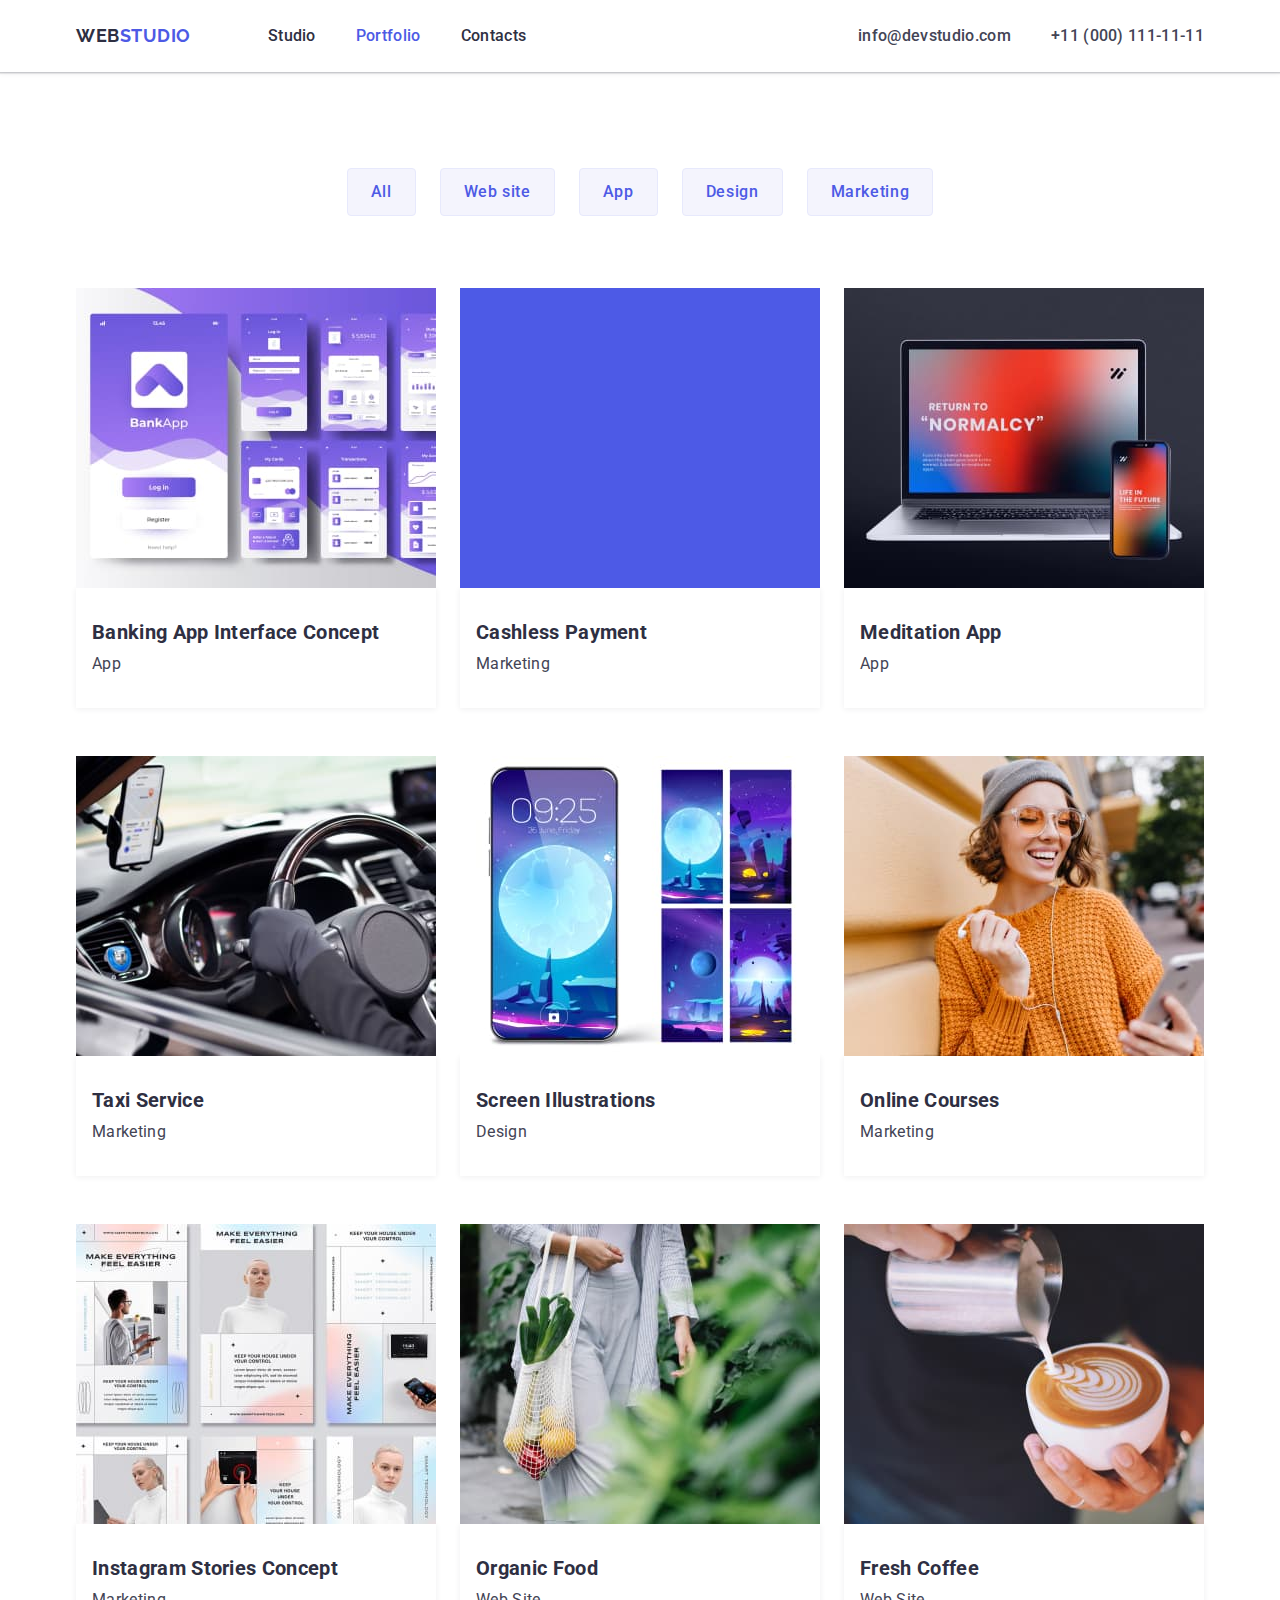
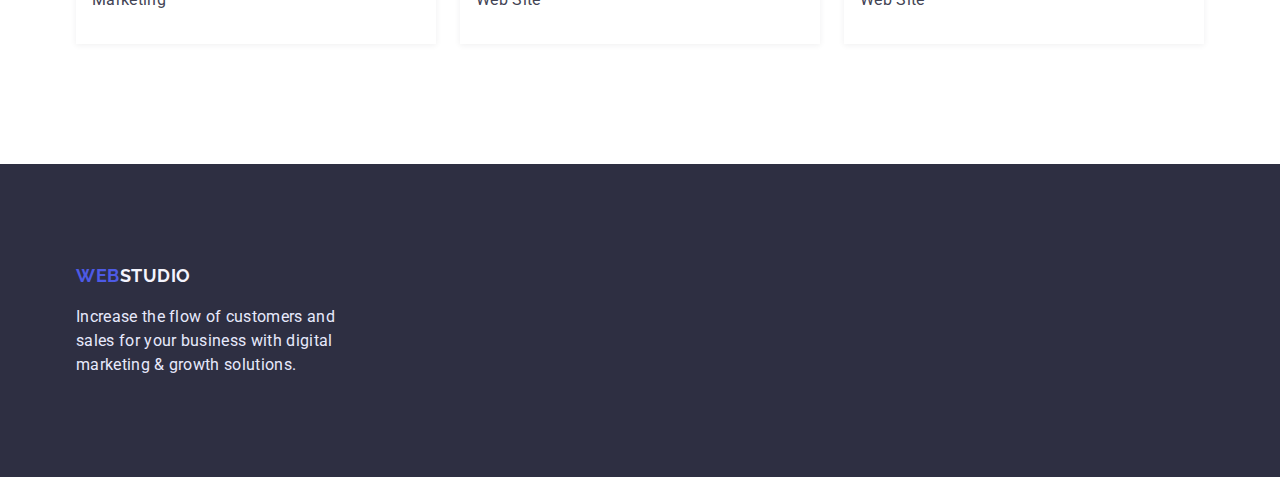
==== portfolio.html @ 3c6df50b "edit idex.html and css" ====
<!DOCTYPE html>
<html lang="en">
<head>
    <meta charset="UTF-8">
    <meta http-equiv="X-UA-Compatible" content="IE=edge">
    <meta name="viewport" content="width=device-width, initial-scale=1.0">
    <title>Portfolio</title>
    <link href="https://fonts.googleapis.com/css2?family=Raleway:wght@700&family=Roboto:wght@400;500;700;900&display=swap" rel="stylesheet">
    <link rel="stylesheet" href="https://cdnjs.cloudflare.com/ajax/libs/modern-normalize/1.0.0/modern-normalize.min.css">
    <link rel="stylesheet" href="./css/styles.css">
</head>
<body>
    <header class="page-header flex">
        <div class="container flex">
        <nav class="flex">
             <a href="./index.html" class="logo"><span>WEB</span>STUDIO</a>
         <ul class="site-nav flex">
             <li class="list-item"><a href="./index.html" class="link">Studio</a></li>
             <li class="list-item"><a href="./portfolio.html" class="link current">Portfolio</a></li>
             <li class="list-item"><a href="" class="link">Contacts</a></li>
         </ul>
         </nav> 
         <ul class="auto-nav flex">        
             <li class="list-item"><a href="mailto:info@devstudio.com" class="link">info@devstudio.com</a></li>
             <li class="list-item"><a href="tel:+110001111111" class="link">+11 (000) 111-11-11</a></li>
         </ul>
        </div>
     </header>

<!--main-portfolio (hidden h2) -->
<main>
    <section class="portfolio">
        <div class="container">
    <h1 class="visually-hidden">Portfolio</h1>

<!-- radio-buttons -->
<h2 class="visually-hidden">Filter</h2>
<ul class="r-buttons flex">
    <li class="r-button-item">
        <button type="button" class="portfolio-button">All</button>
    </li>
    <li class="r-button-item">
        <button type="button" class="portfolio-button">Web site</button>
    </li>
    <li class="r-button-item">
        <button type="button" class="portfolio-button">App</button>
    </li>
    <li class="r-button-item">
        <button type="button" class="portfolio-button">Design</button>
    </li>
    <li class="r-button-item">
        <button type="button" class="portfolio-button">Marketing</button>
    </li>
</ul>

<!-- portfolio-elements -->
<h2 class="visually-hidden">Portfolio elements</h2>
<ul class="flex">
    <li class="p-item">
        <a href="" class="portfolio-element">
            <img src="./images/banking-app.jpg" alt="Banking app interface" width="360" height="300"> 
        <div class="p-info">
            <h3 class="title">Banking App Interface Concept</h3>
            <p>App</p>
        </div>
        </a>
    </li>
    <li class="p-item">
        <a href="" class="portfolio-element">
            <img src="./images/photo.jpg" alt="Cashless Payment" width="360" height="300"> 
        <div class="p-info">
            <h3 class="title">Cashless Payment</h3>
            <p>Marketing</p>
        </div>
        </a>   
    </li>
    <li class="p-item">
        <a href="" class="portfolio-element">
            <img src="./images/meditaion-app.jpg" alt="Meditation App" width="360" height="300"> 
            <div class="p-info">
                <h3 class="title">Meditation App</h3>
                <p>App</p>
            </div>
        </a> 
    </li>
    <li class="p-item">
        <a href="" class="portfolio-element">
            <img src="./images/taxi-service.jpg" alt="Photo of taxi" width="360" height="300"> 
            <div class="p-info">
                <h3 class="title">Taxi Service</h3>
                <p>Marketing</p>
            </div>
        </a>  
    </li>
    <li class="p-item">
        <a href="" class="portfolio-element">
            <img src="./images/screen-illustrations.jpg" alt="Screen Illustrations" width="360" height="300"> 
            <div class="p-info">
                <h3 class="title">Screen Illustrations</h3>
                <p>Design</p>
            </div>
        </a> 
    </li>
    <li class="p-item">
        <a href="" class="portfolio-element">
            <img src="./images/online-courses.jpg" alt="Girl taking online courses on her phone" width="360" height="300"> 
            <div class="p-info">
                <h3 class="title">Online Courses</h3>
                <p>Marketing</p>
            </div>
        </a>     
    </li>
    <li class="p-item">
        <a href="" class="portfolio-element">
            <img src="./images/instagram-stories.jpg" alt="Samples of instagram stories" width="360" height="300"> 
            <div class="p-info">
                <h3 class="title">Instagram Stories Concept</h3>
                <p>Marketing</p>
            </div>
        </a>   
    </li>
    <li class="p-item">
        <a href="" class="portfolio-element">
            <img src="./images/organic-food.jpg" alt="Woman with string bag" width="360" height="300"> 
            <div class="p-info">
                <h3 class="title">Organic Food</h3>
                <p>Web Site</p>
            </div>
        </a>   
    </li>
    <li class="p-item">
        <a href="" class="portfolio-element">
            <img src="./images/fresh-coffee.jpg" alt="Photo of cappuccino" width="360" height="300"> 
            <div class="p-info">
                <h3 class="title">Fresh Coffee</h3>
                <p>Web Site</p>
            </div>
        </a>     
    </li>
</ul>
</div>
</section>
</main>

<footer class="footer">
    <div class="container">
        <a href="./index.html" class="logo-white">WEB<span>STUDIO</span></a>
    <p class="white-text">Increase the flow of customers and sales for your business with digital marketing & growth solutions.</p>
    </div>
</footer>
</body>
</html>
---- css/styles.css ----
/* general styles */
html {
    box-sizing: border-box;
}
*,
*::before,
*::after {
  box-sizing: inherit;
}

:root {
    --text-color-general: #434455;
    --secondary-accent-color:#F4F4FD ;
    --text-color-for-headers: #2E2F42;
    --text-color-for-headers-on-dark-background: #ffffff;
    --primary-background-color:#ffffff ;
    --dark-background-color:#2E2F42;
    --secondary-background-color:#F4F4FD;
    --primary-button-style:#4D5AE5;
    --primary-button-text: #ffffff;
    --secondary-button-style: #F4F4FD;
    --secondary-button-text:#4D5AE5;
    --accent-color: #4D5AE5;
    --text-color-general-on-dark-background: #E7E9FC;
}

body {
    font-family: Roboto, sans-serif;
    font-size: 16px;
    line-height: 1.5;
    letter-spacing: 0.02em;

    color: var(--text-color-general);
    background-color: var(--primary-background-color);

}

ul {
    list-style: none;
}

a {
    text-decoration-line: none;
}

.visually-hidden {
    position: absolute;
    width: 1px;
    height: 1px;
    margin: -1px;
    border: 0;
    padding: 0;
    white-space: nowrap;
    clip-path: inset(100%);
    clip: rect(0 0 0 0);
    overflow: hidden;
}

h1, h2, h3, p, a, ul {
    margin: 0px;
    padding: 0px;
}

img {
    display: block;
}

.container {
width: 1158px;
margin: 0 auto;
padding: 0 15px;
}

/* header */
.page-header {
    align-items: flex-end;

    box-shadow: 0px 2px 1px rgba(46, 47, 66, 0.08), 0px 1px 1px rgba(46, 47, 66, 0.16), 0px 1px 6px rgba(46, 47, 66, 0.08);
}


    /* logo */

.logo {
    margin-right: 77px;
}
.logo {
    display: inline-block;
    padding: 24px 0;

    font-family: Raleway, sans-serif ;
    font-weight: 700;
    font-size: 18px;
    line-height: 1.3;
    letter-spacing: 0.03em;

    color: var(--accent-color);
}

.logo span {
    color: var(--text-color-for-headers);

}

    /* site nav */

.flex {
    display: flex;
    flex-wrap: wrap;
}

.site-nav .link {
    font-weight: 500;

    color: var(--text-color-for-headers)
}

.site-nav .link:visited {
    font-weight: 500;

    color: var(--text-color-for-headers)
}

.site-nav .link:hover,
.site-nav .link:focus {
    font-weight: 500;

    color: var(--text-color-general);
}

.link {
    display: inline-block;
    padding: 24px 0px ;

    font-weight: 500;
}

.list-item:not(:last-child) {
    margin-right: 40px;
  }

.site-nav .link.current {
    font-weight: 500;

    color: var(--accent-color);
}

    /* autorization nav  */
.auto-nav {
 margin-left: auto;
}

.auto-nav .link {
    color: var(--text-color-general)
}
.auto-nav .link:visited {
    color: var(--text-color-general)
}
.auto-nav .link:hover,
.auto-nav .link:focus {
    color: var(--accent-color)
}

    /* main-studio */

.section {
    padding-bottom: 120px;
}

.small-item {
    width: 264px;
}

.big-item {
    width: 360px;
}

.small-item:not(:last-child),
.big-item:not(:last-child),
.small-item.member:not(:last-child),
.r-button-item:not(:last-child) {
    margin-right: 24px;
  }

    /* hero */
.hero {
    padding: 192px 0;
    text-align: center;
    background-color: var(--dark-background-color) ;
   }

/* .overlay {
    max-width: 1440px;
    background-image: url(../images/people-office.jpg);
    background-repeat: no-repeat;
    background-position: center;
    background-size: cover;
} */

/* .container.hero {
    padding: 192px 0px;
} */

.hero-title {
    width: 492px;
    margin: 0 auto 48px;

    font-weight: 700;
    font-size: 56px;
    line-height: 1.07;
    text-align: center;

    color: var(--text-color-for-headers-on-dark-background);
}

.primary-button {
    display: inline-block;
    padding: 16px 32px;
    border: transparent;
    border-radius: 4px;

    cursor: pointer;

    font-family: inherit;
    font-weight: 700;
    font-size: 16px;
    line-height: 1.2;
    text-align: center;
    letter-spacing: 0.04em;

    color: var(--primary-button-text);
    background-color: var(--primary-button-style)
}
    
.primary-button:hover,
.primary-button:focus {
    padding: 15px 31px;
    border: 1px solid var(--text-color-general-on-dark-background);

    color: var(--secondary-button-text);
    background-color: var(--secondary-button-style);
    
}

    /* motto (hidden h2)*/

.motto {
    padding-top: 120px;
}

/* .motto .small-item::before {
    display: block;
    content: '';
    height: 112px;
    background-color: var(--secondary-accent-color);
    border-radius: 4px;

    margin-bottom: 8px;
} */

.icon-item-bg {
    padding: 0;
    border: none;
    width: 100%;
    height: 112px;
    background-color: var(--secondary-accent-color);
    border-radius: 4px;

    margin-bottom: 8px;
}

.icon {
    width: 64px;
    height: 64px;
}

/* .small-item.strategy::before {
    background-image: url(../images/antenna.svg);
    background-size: 64px 64px ;
    background-repeat: no-repeat;
    background-position: center;
    }

.small-item.punctuality::before {
    background-image: url(../images/clock.svg);
    background-size: 64px 64px ;
    background-repeat: no-repeat;
    background-position: center;
    }

.small-item.diligence::before {
    background-image: url(../images/diagram.svg);
    background-size: 64px 64px ;
    background-repeat: no-repeat;
    background-position: center;
    }

.small-item.technologies::before {
    background-image: url(../images/astronaut.svg);
    background-size: 64px 64px ;
    background-repeat: no-repeat;
    background-position: center;
    } */

.item-title {
    margin-bottom: 8px;

    font-weight: 700;
    font-size: 20px;
    line-height: 1.2;

    color: var(--text-color-for-headers);
}

    /* what we are doing (work) */

.heading {
    margin-bottom: 72px;

    font-weight: 700;
    font-size: 36px;
    line-height: 1.11;
    text-align: center;

    color: var(--text-color-for-headers);
}

    /* our team */

.section.team {
    padding-top: 120px;
    background-color: var(--secondary-background-color);
    }

.small-item.member {
    text-align: center;

    background-color: var(--primary-background-color);
}

.member-info {
    padding: 32px 0px;
}

.member-network-bg {
    display: inline-block;
    padding: 0;
    border: none;
    width: 40px;
    height: 40px;
    background-color: var(--accent-color);
    border-radius: 50%;

    margin-top: 12px;
    margin-right: 24px;
}

a.member-network-bg:not(:last-child) {
    margin-right: 24px;
  }

.icon-network {
    width: 16px;
    height: 16px;
}
/* .heading is in "what we a doing" 
.item-title is in "motto (hidden h2)*/






/* main-portfolio (hidden h2)*/
.portfolio {
    padding: 96px 0 120px 0;
}

    /*  radio-buttons */

.r-buttons {
    margin-bottom: 72px;
    justify-content: center;
}

.portfolio-button {
    display: inline-block;
    padding: 11px 23px;
    border: 1px solid var(--text-color-general-on-dark-background);
    border-radius: 4px;

    cursor: pointer;

    font-family: inherit;
    font-weight: 500;
    font-size: 16px;
    line-height: 1.5;
    text-align: center;
    letter-spacing: 0.04em;

    color: var(--secondary-button-text);
    background-color: var(--secondary-button-style)
}

.portfolio-button:hover,
.portfolio-button:focus {
    padding: 12px 24px;
    border: transparent;

    color: var(--primary-button-text);
    background-color: var(--primary-button-style)
}

    /* portfolio-elements */

.p-item {
    width: calc((100%-48px)3);
    margin-right: 24px;
    margin-bottom: 48px;

}

.p-item:nth-child(3n) {
    margin-right: 0;
}

.p-item:nth-last-child(-n + 3) {
    margin-bottom: 0;
  }

.portfolio-element {
    color: var(--text-color-general)
}

.p-info {
    padding: 32px 0 32px 16px;
    
    box-shadow: 0px 1px 6px rgba(46, 47, 66, 0.08);
}

.p-info .title {
    margin-bottom: 8px;
}
.portfolio-element .title {
    font-weight: 700;
    font-size: 20px;
    line-height: 1.2;

    color: var(--text-color-for-headers)
}

/* footer */

.footer {
    padding: 100px 0px;

    background-color: var(--dark-background-color) ;
}

/* .logo-white is in a "header" */
.logo-white {
    display: inline-block;

    font-family: Raleway, sans-serif ;
    font-weight: 700;
    font-size: 18px;
    line-height: 1.3;
    letter-spacing: 0.03em;

    color: var(--accent-color);
}

.logo-white span {
    color: var(--secondary-accent-color);
}

.white-text {
    margin-top: 16px;
    width: 264px;

    color: var(--text-color-general-on-dark-background);
}

 /* Social media */
.icon-network-bg {
    display: inline-block;
    padding: 0;
    border: none;
    width: 40px;
    height: 40px;
    background-color:  rgba(255, 255, 255, 0.1);
    border-radius: 50%;

    margin-top: 12px;
    margin-right: 24px;
}

a.icon-network-bg:not(:last-child) {
    margin-right: 24px;
  }

.icon-network-bg .icon-network {
    width: 24px;
    height: 24px;
}
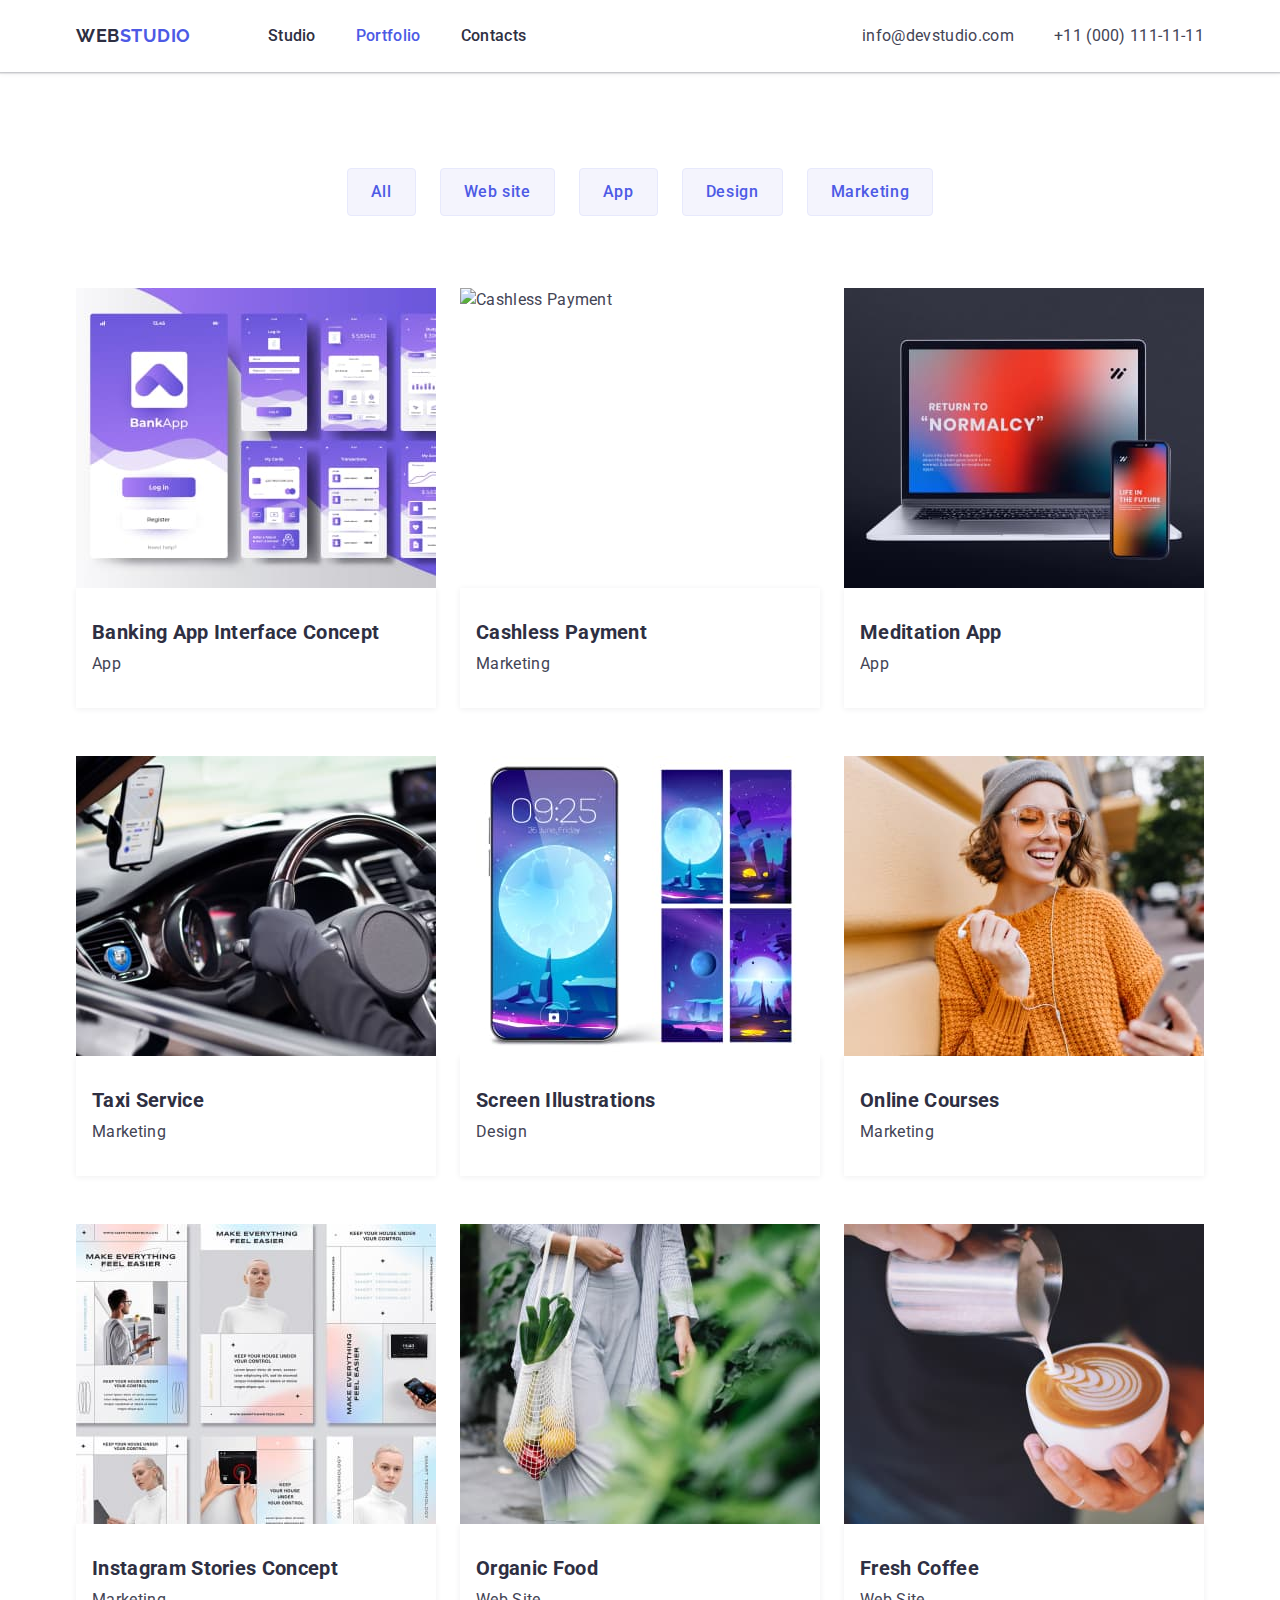
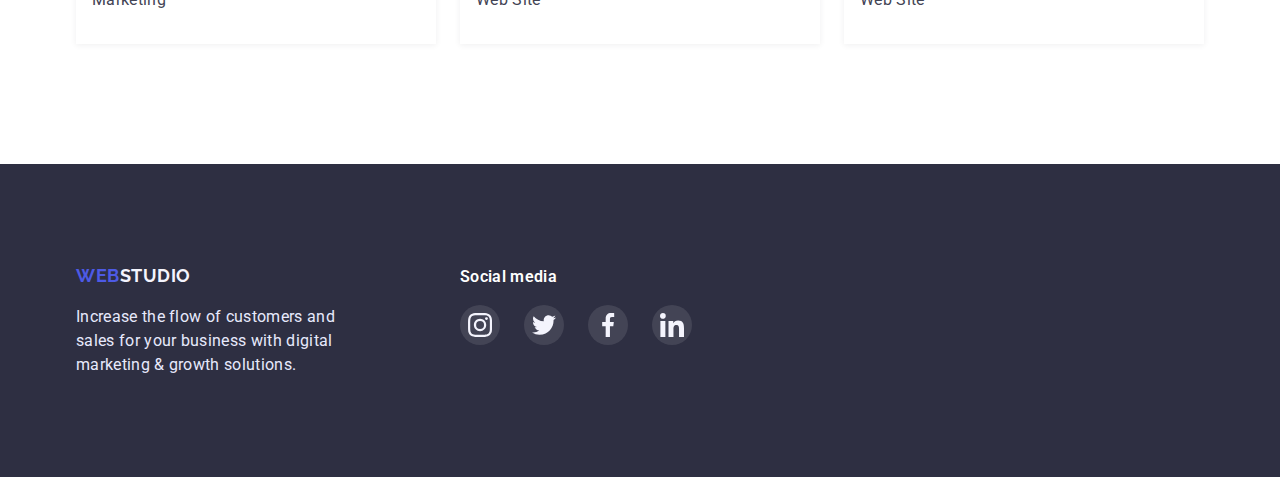
==== commit a45e37f1: "edit hw5" ====
--- a/portfolio.html
+++ b/portfolio.html
@@ -58,16 +58,26 @@
 <ul class="flex">
     <li class="p-item">
         <a href="" class="portfolio-element">
-            <img src="./images/banking-app.jpg" alt="Banking app interface" width="360" height="300"> 
-        <div class="p-info">
-            <h3 class="title">Banking App Interface Concept</h3>
-            <p>App</p>
-        </div>
+            <div class="img-portfolio">
+                <img src="./images/banking-app.jpg" alt="Banking app interface"> 
+                <div class="img-overlay">
+                    <p>14 Stylish and User-Friendly App Design Concepts · Task Manager App · Calorie Tracker App · Exotic Fruit Ecommerce App · Cloud Storage App</p>
+                </div>
+            </div>
+            <div class="p-info">
+                <h3 class="title">Banking App Interface Concept</h3>
+                <p>App</p>
+            </div>
         </a>
     </li>
     <li class="p-item">
         <a href="" class="portfolio-element">
-            <img src="./images/photo.jpg" alt="Cashless Payment" width="360" height="300"> 
+            <div class="img-portfolio" >
+            <img src="./images/cashless-payment.jpg" alt="Cashless Payment"> 
+            <div class="img-overlay">
+                <p>14 Stylish and User-Friendly App Design Concepts · Task Manager App · Calorie Tracker App · Exotic Fruit Ecommerce App · Cloud Storage App</p>
+            </div>
+        </div>
         <div class="p-info">
             <h3 class="title">Cashless Payment</h3>
             <p>Marketing</p>
@@ -76,7 +86,12 @@
     </li>
     <li class="p-item">
         <a href="" class="portfolio-element">
-            <img src="./images/meditaion-app.jpg" alt="Meditation App" width="360" height="300"> 
+            <div class="img-portfolio" >
+                <img src="./images/meditaion-app.jpg" alt="Meditation App"> 
+                <div class="img-overlay">
+                    <p>14 Stylish and User-Friendly App Design Concepts · Task Manager App · Calorie Tracker App · Exotic Fruit Ecommerce App · Cloud Storage App</p>
+                </div>
+            </div>
             <div class="p-info">
                 <h3 class="title">Meditation App</h3>
                 <p>App</p>
@@ -85,7 +100,12 @@
     </li>
     <li class="p-item">
         <a href="" class="portfolio-element">
-            <img src="./images/taxi-service.jpg" alt="Photo of taxi" width="360" height="300"> 
+            <div class="img-portfolio" >
+                <img src="./images/taxi-service.jpg" alt="Photo of taxi"> 
+                <div class="img-overlay">
+                    <p>14 Stylish and User-Friendly App Design Concepts · Task Manager App · Calorie Tracker App · Exotic Fruit Ecommerce App · Cloud Storage App</p>
+                </div>
+            </div>
             <div class="p-info">
                 <h3 class="title">Taxi Service</h3>
                 <p>Marketing</p>
@@ -94,7 +114,12 @@
     </li>
     <li class="p-item">
         <a href="" class="portfolio-element">
-            <img src="./images/screen-illustrations.jpg" alt="Screen Illustrations" width="360" height="300"> 
+            <div class="img-portfolio" >
+                <img src="./images/screen-illustrations.jpg" alt="Screen Illustrations"> 
+                <div class="img-overlay">
+                    <p>14 Stylish and User-Friendly App Design Concepts · Task Manager App · Calorie Tracker App · Exotic Fruit Ecommerce App · Cloud Storage App</p>
+                </div>
+            </div>
             <div class="p-info">
                 <h3 class="title">Screen Illustrations</h3>
                 <p>Design</p>
@@ -103,7 +128,12 @@
     </li>
     <li class="p-item">
         <a href="" class="portfolio-element">
-            <img src="./images/online-courses.jpg" alt="Girl taking online courses on her phone" width="360" height="300"> 
+            <div class="img-portfolio" >
+                <img src="./images/online-courses.jpg" alt="Girl taking online courses on her phone"> 
+                <div class="img-overlay">
+                    <p>14 Stylish and User-Friendly App Design Concepts · Task Manager App · Calorie Tracker App · Exotic Fruit Ecommerce App · Cloud Storage App</p>
+                </div>
+            </div>
             <div class="p-info">
                 <h3 class="title">Online Courses</h3>
                 <p>Marketing</p>
@@ -112,7 +142,12 @@
     </li>
     <li class="p-item">
         <a href="" class="portfolio-element">
-            <img src="./images/instagram-stories.jpg" alt="Samples of instagram stories" width="360" height="300"> 
+            <div class="img-portfolio">
+                <img src="./images/instagram-stories.jpg" alt="Samples of instagram stories"> 
+                <div class="img-overlay">
+                    <p>14 Stylish and User-Friendly App Design Concepts · Task Manager App · Calorie Tracker App · Exotic Fruit Ecommerce App · Cloud Storage App</p>
+                </div>
+            </div>
             <div class="p-info">
                 <h3 class="title">Instagram Stories Concept</h3>
                 <p>Marketing</p>
@@ -121,7 +156,12 @@
     </li>
     <li class="p-item">
         <a href="" class="portfolio-element">
-            <img src="./images/organic-food.jpg" alt="Woman with string bag" width="360" height="300"> 
+            <div class="img-portfolio">
+                <img src="./images/organic-food.jpg" alt="Woman with string bag"> 
+                <div class="img-overlay">
+                    <p>14 Stylish and User-Friendly App Design Concepts · Task Manager App · Calorie Tracker App · Exotic Fruit Ecommerce App · Cloud Storage App</p>
+                </div>
+            </div>
             <div class="p-info">
                 <h3 class="title">Organic Food</h3>
                 <p>Web Site</p>
@@ -130,7 +170,12 @@
     </li>
     <li class="p-item">
         <a href="" class="portfolio-element">
-            <img src="./images/fresh-coffee.jpg" alt="Photo of cappuccino" width="360" height="300"> 
+            <div class="img-portfolio" >
+                <img src="./images/fresh-coffee.jpg" alt="Photo of cappuccino"> 
+                <div class="img-overlay">
+                    <p>14 Stylish and User-Friendly App Design Concepts · Task Manager App · Calorie Tracker App · Exotic Fruit Ecommerce App · Cloud Storage App</p>
+                </div>
+            </div>
             <div class="p-info">
                 <h3 class="title">Fresh Coffee</h3>
                 <p>Web Site</p>
@@ -140,12 +185,49 @@
 </ul>
 </div>
 </section>
+</div>
+
 </main>
 
 <footer class="footer">
-    <div class="container">
-        <a href="./index.html" class="logo-white">WEB<span>STUDIO</span></a>
-    <p class="white-text">Increase the flow of customers and sales for your business with digital marketing & growth solutions.</p>
+    <div class="container footer-flex ">
+        <div >
+            <a href="./index.html" class="logo-white">WEB<span>STUDIO</span></a>
+            <p class="white-text">Increase the flow of customers and sales for your business with digital marketing & growth solutions.</p>
+        </div>
+        <div class="footer-networks">
+            <h3 class ="white-text-social-media">Social media</h3>
+            <ul class="flex">
+                <li class="network-item">
+                    <a href="#" class="icon-network-bg">
+                        <svg class="icon-network">
+                            <use href="./images/symbol-defs.svg#icon-instagram-small"></use>
+                        </svg>
+                        </a>
+                </li>
+                <li class="network-item">
+                    <a href="#" class="icon-network-bg">
+                        <svg class="icon-network">
+                            <use href="./images/symbol-defs.svg#icon-twitter-small"></use>
+                        </svg>
+                        </a>
+                </li>
+                <li class="network-item">
+                    <a href="#" class="icon-network-bg">
+                        <svg class="icon-network">
+                            <use href="./images/symbol-defs.svg#icon-facebook-small"></use>
+                        </svg>
+                        </a>
+                </li>
+                <li class="network-item">
+                    <a href="#" class="icon-network-bg">
+                        <svg class="icon-network">
+                            <use href="./images/symbol-defs.svg#icon-linkedin-small"></use>
+                        </svg>
+                        </a>
+                </li>
+            </ul>
+        </div>
     </div>
 </footer>
 </body>
--- a/css/styles.css
+++ b/css/styles.css
@@ -22,6 +22,8 @@
     --secondary-button-text:#4D5AE5;
     --accent-color: #4D5AE5;
     --text-color-general-on-dark-background: #E7E9FC;
+    --bg-for-footer-networks: rgba(255, 255, 255, 0.1);
+    --hover-for-footer-netwoks: #31D0AA;
 }
 
 body {
@@ -109,6 +111,10 @@
     flex-wrap: wrap;
 }
 
+.flex-n-w {
+    display: flex; 
+}
+
 .site-nav .link {
     font-weight: 500;
 
@@ -151,6 +157,7 @@
 }
 
 .auto-nav .link {
+    font-weight: 400;
     color: var(--text-color-general)
 }
 .auto-nav .link:visited {
@@ -165,6 +172,11 @@
 
 .section {
     padding-bottom: 120px;
+}
+
+.small-item.member {
+    box-shadow: 0px 1px 6px rgba(46, 47, 66, 0.08), 0px 1px 1px rgba(46, 47, 66, 0.16), 0px 2px 1px rgba(46, 47, 66, 0.08);
+border-radius: 0px 0px 4px 4px;
 }
 
 .small-item {
@@ -186,7 +198,12 @@
 .hero {
     padding: 192px 0;
     text-align: center;
+    max-width: 1440px;
+    margin: 0 auto;
     background-color: var(--dark-background-color) ;
+    background-size: cover;
+    background-image: linear-gradient(rgba(46, 47, 66, 0.7),rgba(46, 47, 66, 0.7)),url(../images/people-office.jpg);
+
    }
 
 /* .overlay {
@@ -216,7 +233,7 @@
 .primary-button {
     display: inline-block;
     padding: 16px 32px;
-    border: transparent;
+    border: 1px solid transparent;
     border-radius: 4px;
 
     cursor: pointer;
@@ -234,11 +251,8 @@
     
 .primary-button:hover,
 .primary-button:focus {
-    padding: 15px 31px;
-    border: 1px solid var(--text-color-general-on-dark-background);
-
-    color: var(--secondary-button-text);
-    background-color: var(--secondary-button-style);
+
+    box-shadow: 0px 1px 6px rgba(46, 47, 66, 0.08), 0px 1px 1px rgba(46, 47, 66, 0.16), 0px 2px 1px rgba(46, 47, 66, 0.08);
     
 }
 
@@ -259,6 +273,9 @@
 } */
 
 .icon-item-bg {
+    display: flex;
+    justify-content: center;
+    align-items: center;
     padding: 0;
     border: none;
     width: 100%;
@@ -274,34 +291,6 @@
     height: 64px;
 }
 
-/* .small-item.strategy::before {
-    background-image: url(../images/antenna.svg);
-    background-size: 64px 64px ;
-    background-repeat: no-repeat;
-    background-position: center;
-    }
-
-.small-item.punctuality::before {
-    background-image: url(../images/clock.svg);
-    background-size: 64px 64px ;
-    background-repeat: no-repeat;
-    background-position: center;
-    }
-
-.small-item.diligence::before {
-    background-image: url(../images/diagram.svg);
-    background-size: 64px 64px ;
-    background-repeat: no-repeat;
-    background-position: center;
-    }
-
-.small-item.technologies::before {
-    background-image: url(../images/astronaut.svg);
-    background-size: 64px 64px ;
-    background-repeat: no-repeat;
-    background-position: center;
-    } */
-
 .item-title {
     margin-bottom: 8px;
 
@@ -342,22 +331,37 @@
     padding: 32px 0px;
 }
 
+.social-networks {
+    justify-content:center;
+    margin-right: auto;
+    margin-left: auto;
+}
+
 .member-network-bg {
-    display: inline-block;
+    display: flex;
+    justify-content:center;
+    align-items:center;
     padding: 0;
+    width: 100%;
+    height: 100%;
+    border-radius: 50%;
+
+}
+.social-networks {
+margin-top: 12px;
+}
+
+.social-networks .member-network-li {
     border: none;
     width: 40px;
     height: 40px;
     background-color: var(--accent-color);
     border-radius: 50%;
-
-    margin-top: 12px;
-    margin-right: 24px;
-}
-
-a.member-network-bg:not(:last-child) {
+}
+.social-networks .member-network-li:not(:last-child) {
     margin-right: 24px;
   }
+
 
 .icon-network {
     width: 16px;
@@ -365,6 +369,76 @@
 }
 /* .heading is in "what we a doing" 
 .item-title is in "motto (hidden h2)*/
+
+/* customers */
+.section.customers {
+    padding-top: 120px;
+}
+
+.company {
+width: 168px;
+height: 88px;
+}
+
+.company:not(:last-child) {
+    margin-right: 24px;
+  }
+
+.icon-company-bg {
+display: flex;
+justify-content: center;
+align-items: center;
+width: 100%;
+height: 100%;
+border: 1px solid #8E8F99;
+border-radius: 4px;
+color: #8E8F99;
+}
+
+.icon-company-bg:hover,
+.icon-company-bg:focus {
+    border: 1px solid var(--accent-color);
+    color: var(--accent-color);
+}
+
+.icon-company {
+    width: 104px;
+    height: 56px;
+    fill: currentColor
+}
+
+/* modal window */
+
+.backdrop.is-hidden {
+    opacity: 0;
+    pointer-events: none;
+}
+
+.backdrop {
+    position: fixed;
+    top: 0;
+    left: 0;
+
+    width: 100%;
+    height: 100%;
+    background-color:  rgba(46, 47, 66, 0.4);
+}
+
+.modal {
+ position: absolute;
+ top: 50%;
+ left: 50%;
+ transform: translate(-50%, -50%);
+
+ width: 408px;
+ height: 576px;
+ padding: 24px;
+ background-color: #fff;
+ box-shadow: 0px 1px 1px rgba(0, 0, 0, 0.14), 0px 1px 3px rgba(0, 0, 0, 0.12), 0px 2px 1px rgba(0, 0, 0, 0.2);
+border-radius: 4px;
+
+}
+
 
 
 
@@ -408,12 +482,14 @@
     border: transparent;
 
     color: var(--primary-button-text);
-    background-color: var(--primary-button-style)
+    background-color: var(--primary-button-style);
+    box-shadow: 0px 3px 1px rgba(0, 0, 0, 0.1), 0px 2px 1px rgba(0, 0, 0, 0.08), 0px 2px 2px rgba(0, 0, 0, 0.12);
 }
 
     /* portfolio-elements */
 
 .p-item {
+
     width: calc((100%-48px)3);
     margin-right: 24px;
     margin-bottom: 48px;
@@ -434,8 +510,14 @@
 
 .p-info {
     padding: 32px 0 32px 16px;
-    
+        
     box-shadow: 0px 1px 6px rgba(46, 47, 66, 0.08);
+}
+
+.p-item:hover,
+.p-item:focus {
+      
+    box-shadow: 0px 1px 6px rgba(46, 47, 66, 0.08),0px 1px 6px rgba(46, 47, 66, 0.16);
 }
 
 .p-info .title {
@@ -449,12 +531,51 @@
     color: var(--text-color-for-headers)
 }
 
+.img-portfolio {
+
+    position: relative;
+    width: 360px;
+    height: 300px;
+
+    overflow: hidden;
+}
+
+.img-portfolio:hover .img-overlay, 
+.img-portfolio:focus .img-overlay {
+    transform: translateY(0);
+}
+
+
+.img-overlay {
+
+position: absolute;
+top: 0;
+left: 0;
+width: 100%;
+height: 100%;
+padding: 40px 32px;
+color: var(--secondary-accent-color);
+background-color: var(--accent-color);
+
+transform: translateY(100%);
+transition: transform 250ms ease;
+}
+
+.img-overlay > p {
+ padding: 32px 40px 32px auto;
+}
+
 /* footer */
 
 .footer {
     padding: 100px 0px;
 
     background-color: var(--dark-background-color) ;
+}
+
+.footer-flex {
+    display: flex;
+    align-items: baseline;
 }
 
 /* .logo-white is in a "header" */
@@ -481,21 +602,45 @@
     color: var(--text-color-general-on-dark-background);
 }
 
- /* Social media */
-.icon-network-bg {
-    display: inline-block;
-    padding: 0;
-    border: none;
+ /* Social media footer */
+ .footer-networks {
+    margin-left: 120px;
+}
+
+.white-text-social-media {
+    margin-bottom: 16px;
+
+    font-weight: 600;
+    font-size: 16px;
+    line-height: 1.5;
+    color: var(--text-color-for-headers-on-dark-background);
+}
+
+.network-item {
     width: 40px;
     height: 40px;
-    background-color:  rgba(255, 255, 255, 0.1);
+    background-color: var(--bg-for-footer-networks)  ;
     border-radius: 50%;
-
-    margin-top: 12px;
-    margin-right: 24px;
-}
-
-a.icon-network-bg:not(:last-child) {
+}
+
+.icon-network-bg {
+    display: flex;
+    justify-content: center;
+    align-items: center;
+    padding: 0;
+    width: 100%;
+    height: 100%;
+    border-radius: 50%;
+}
+
+.social-networks .member-network-bg:hover,
+.social-networks .member-network-bg:focus,
+.icon-network-bg:hover,
+.icon-network-bg:focus {
+    background: var(--hover-for-footer-netwoks);
+}
+
+.network-item:not(:last-child) {
     margin-right: 24px;
   }
 
